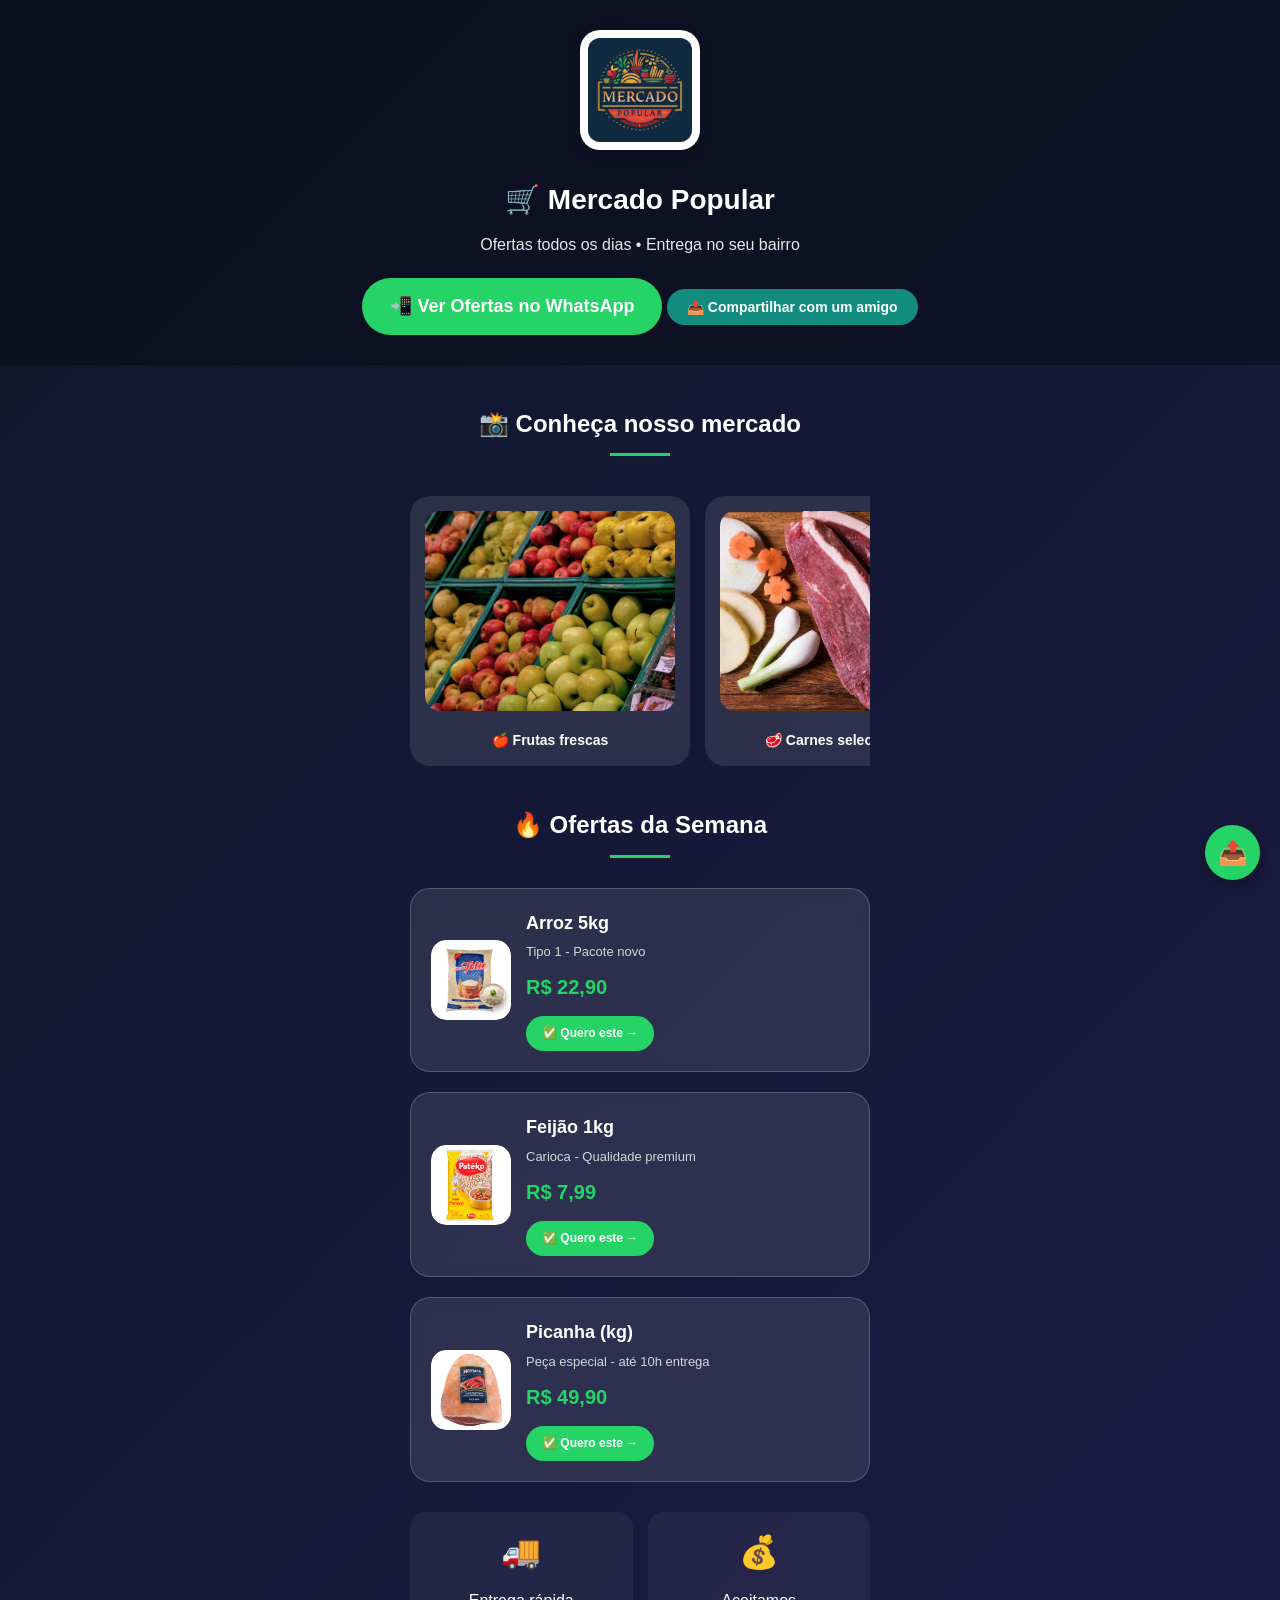
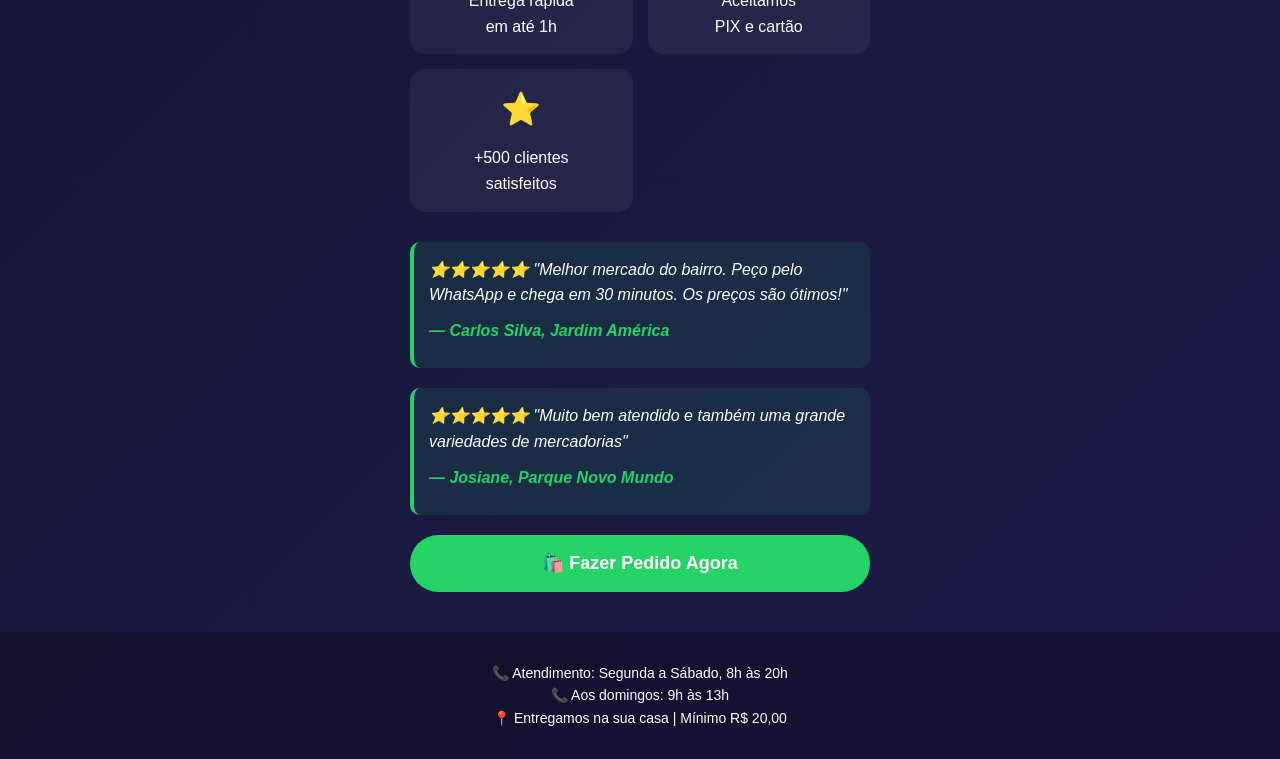
==== mercado/index.html @ b69c7e67 "Primeira versão - Portfólio WhatsApp Pages" ====
<!DOCTYPE html>
<html lang="pt-br">
<head>
  <meta charset="UTF-8">
  <meta name="viewport" content="width=device-width, initial-scale=1.0, maximum-scale=1.0, user-scalable=yes">
  <title>Mercado Popular | Ofertas no WhatsApp</title>
  <link rel="stylesheet" href="../style.css">
  <meta property="og:title" content="Mercado Popular - Ofertas no WhatsApp">
  <meta property="og:description" content="Peça do celular e receba em casa. Entrega rápida no seu bairro.">
  <meta property="og:image" content="https://images.pexels.com/photos/2641886/pexels-photo-2641886.jpeg">
</head>
<body>

  <!-- Botão flutuante de compartilhar -->
  <button class="share-fab" onclick="compartilharPagina()">📤</button>

    <div class="header">
        <div class="logo-area">
            <!-- OPÇÃO 1: Se o cliente tiver logo (descomente e use) -->
            <img src="/mercado/img/Mercado Popular.jpg" alt="Logo do Mercado" class="logo">
            
            <!-- OPÇÃO 2: Placeholder com iniciais (use se cliente não tiver logo) -->
            <!-- <div class="logo-placeholder">MP</div> -->
        </div>
        <h1>🛒 Mercado Popular</h1>
        <p>Ofertas todos os dias • Entrega no seu bairro</p>
        <a href="https://wa.me/5511999999999?text=Olá! Quero receber as ofertas do dia" class="btn-whatsapp">
            📲 Ver Ofertas no WhatsApp
        </a>
        <button onclick="compartilharPagina()" class="btn-share">
            📤 Compartilhar com um amigo
        </button>
    </div>

  <div class="container">
    
    <!-- GALERIA DE IMAGENS -->
    <h2 class="section-title">📸 Conheça nosso mercado</h2>
    <div class="gallery">
      <div class="gallery-container">
        <div class="gallery-item">
          <img src="/mercado/img/frutas.jpg" alt="Prateleiras frutas">
          <p>🍎 Frutas frescas</p>
        </div>
        <div class="gallery-item">
          <img src="/mercado/img/carnes.jpg" alt="Açougue">
          <p>🥩 Carnes selecionadas</p>
        </div>
        <div class="gallery-item">
          <img src="/mercado/img/hortifruti.jpg" alt="Hortifruti">
          <p>🥬 Hortifruti diário</p>
        </div>
        <div class="gallery-item">
          <img src="/mercado/img/bebidasGeladas.jpg" alt="Bebidas">
          <p>🥤 Bebidas geladas</p>
        </div>
      </div>
    </div>

    <h2 class="section-title">🔥 Ofertas da Semana</h2>
    
    <!-- Card Arroz com imagem real -->
    <div class="card">
    <div class="card-img">
        <img src="/mercado/img/arroz.webp" alt="Pacote de arroz 5kg">
    </div>
    <div class="card-info">
        <h3>Arroz 5kg</h3>
        <p>Tipo 1 - Pacote novo</p>
        <div class="price">R$ 22,90</div>
        <a href="https://wa.me/5516993173863?text=Quero%20comprar%20ARROZ%205kg%20-%20R$%2022,90" class="btn-small">✅ Quero este →</a>
    </div>
    </div>

    <!-- Card Feijão com imagem real -->
    <div class="card">
    <div class="card-img">
        <img src="/mercado/img/feijao.webp" alt="Pacote de feijão 1kg">
    </div>
    <div class="card-info">
        <h3>Feijão 1kg</h3>
        <p>Carioca - Qualidade premium</p>
        <div class="price">R$ 7,99</div>
        <a href="https://wa.me/5516993173863?text=Quero%20comprar%20FEIJÃO%201kg%20-%20R$%207,99" class="btn-small">✅ Quero este →</a>
    </div>
    </div>

    <!-- Card Picanha com imagem real -->
    <div class="card">
    <div class="card-img">
        <img src="/mercado/img/picanha.webp" alt="Picanha fresca">
    </div>
    <div class="card-info">
        <h3>Picanha (kg)</h3>
        <p>Peça especial - até 10h entrega</p>
        <div class="price">R$ 49,90</div>
        <a href="https://wa.me/5516993173863?text=Quero%20comprar%20PICANHA%201kg%20-%20R$%2049,90" class="btn-small">✅ Quero este →</a>
    </div>
    </div>

    <div class="benefits">
      <div class="benefit-item">
        <span>🚚</span>
        <p>Entrega rápida<br>em até 1h</p>
      </div>
      <div class="benefit-item">
        <span>💰</span>
        <p>Aceitamos<br>PIX e cartão</p>
      </div>
      <div class="benefit-item">
        <span>⭐</span>
        <p>+500 clientes<br>satisfeitos</p>
      </div>
    </div>

    <div class="testimonial">
      <p>⭐⭐⭐⭐⭐ "Melhor mercado do bairro. Peço pelo WhatsApp e chega em 30 minutos. Os preços são ótimos!"</p>
      <p><strong>— Carlos Silva, Jardim América</strong></p>
    </div>

    <div class="testimonial">
      <p>⭐⭐⭐⭐⭐ "Muito bem atendido e também uma grande variedades de mercadorias"</p>
      <p><strong>— Josiane, Parque Novo Mundo</strong></p>
    </div>

    <a href="https://wa.me/5516993173863?text=Quero%20fazer%20um%20pedido%20completo" class="btn-whatsapp" style="display: block; width: 100%;">
      🛍️ Fazer Pedido Agora
    </a>
  </div>

  <div class="footer">
    <p>📞 Atendimento: Segunda a Sábado, 8h às 20h</p>
    <p>📞 Aos domingos: 9h às 13h</p>
    <p>📍 Entregamos na sua casa | Mínimo R$ 20,00</p>
  </div>

  <script>
    function compartilharPagina() {
      if (navigator.share) {
        navigator.share({
          title: 'Mercado Popular',
          text: 'Confira as ofertas do Mercado Popular! Peça pelo WhatsApp.',
          url: window.location.href
        }).catch(() => console.log('Compartilhamento cancelado'));
      } else {
        // Fallback para navegadores sem Web Share API
        navigator.clipboard.writeText(window.location.href);
        alert('Link copiado! Cole no WhatsApp para compartilhar.');
      }
    }
  </script>

</body>
</html>
---- style.css ----
* {
  margin: 0;
  padding: 0;
  box-sizing: border-box;
}

body {
  font-family: 'Segoe UI', Tahoma, Geneva, Verdana, sans-serif;
  background: linear-gradient(135deg, #0f172a 0%, #1e1b4b 100%);
  color: white;
  line-height: 1.6;
}

.container {
  max-width: 500px;
  margin: 0 auto;
  padding: 40px 20px;
}

.header {
  text-align: center;
  padding: 30px 20px;
  background: rgba(0,0,0,0.3);
}

.header h1 {
  font-size: 28px;
  margin-bottom: 10px;
}

.header p {
  font-size: 16px;
  opacity: 0.9;
}

/* Botão principal WhatsApp */
.btn-whatsapp {
  display: inline-block;
  background: #25D366;
  color: white;
  text-decoration: none;
  padding: 14px 28px;
  border-radius: 50px;
  font-weight: bold;
  font-size: 18px;
  margin-top: 20px;
  transition: 0.3s;
  border: none;
  cursor: pointer;
  text-align: center;
}

.btn-whatsapp:hover {
  background: #128C7E;
  transform: scale(1.05);
}

/* Botão de compartilhar */
.btn-share {
  display: inline-flex;
  align-items: center;
  justify-content: center;
  gap: 8px;
  background: #128C7E;
  color: white;
  text-decoration: none;
  padding: 10px 20px;
  border-radius: 50px;
  font-size: 14px;
  font-weight: bold;
  transition: 0.3s;
  cursor: pointer;
  border: none;
  margin-top: 10px;
}

.btn-share:hover {
  background: #075e54;
  transform: scale(1.02);
}

.btn-outline {
  display: inline-block;
  background: transparent;
  border: 2px solid #25D366;
  color: #25D366;
  text-decoration: none;
  padding: 12px 24px;
  border-radius: 50px;
  font-weight: bold;
  margin-top: 15px;
  transition: 0.3s;
}

.btn-outline:hover {
  background: #25D366;
  color: white;
}

.section-title {
  text-align: center;
  font-size: 24px;
  margin-bottom: 30px;
  position: relative;
}

.section-title::after {
  content: '';
  display: block;
  width: 60px;
  height: 3px;
  background: #25D366;
  margin: 10px auto 0;
}

/* Cards de produtos COM IMAGEM */
.card {
  background: rgba(255,255,255,0.1);
  backdrop-filter: blur(10px);
  border-radius: 20px;
  padding: 20px;
  margin-bottom: 20px;
  transition: 0.3s;
  border: 1px solid rgba(255,255,255,0.2);
  display: flex;
  gap: 15px;
  align-items: center;
}

.card:hover {
  transform: translateY(-5px);
  background: rgba(255,255,255,0.15);
}

/* Garantir que imagens dos cards fiquem redondas e padronizadas */
.card-img img {
  width: 100%;
  height: 100%;
  object-fit: cover;
  border-radius: 15px;
}

.card-img {
  width: 80px;
  height: 80px;
  border-radius: 15px;
  overflow: hidden;
  background: rgba(255,255,255,0.1);
  display: flex;
  align-items: center;
  justify-content: center;
}

/* Para mobile */
@media (max-width: 600px) {
  .card-img {
    width: 100px;
    height: 100px;
    margin: 0 auto;
  }
}

.card-info {
  flex: 1;
}

.card-info h3 {
  font-size: 18px;
  margin-bottom: 5px;
}

.card-info p {
  opacity: 0.8;
  font-size: 13px;
  margin-bottom: 8px;
}

.price {
  font-size: 20px;
  font-weight: bold;
  color: #25D366;
  margin: 5px 0;
}

.btn-small {
  display: inline-block;
  background: #25D366;
  color: white;
  text-decoration: none;
  padding: 8px 16px;
  border-radius: 50px;
  font-size: 12px;
  font-weight: bold;
  transition: 0.3s;
  margin-top: 8px;
}

.btn-small:hover {
  background: #128C7E;
}

/* GALERIA DE IMAGENS (carrossel) */
.gallery {
  margin: 30px 0;
}

.gallery-container {
  display: flex;
  overflow-x: auto;
  scroll-snap-type: x mandatory;
  gap: 15px;
  padding: 10px 0;
  scroll-behavior: smooth;
}

.gallery-container::-webkit-scrollbar {
  height: 8px;
}

.gallery-container::-webkit-scrollbar-track {
  background: rgba(255,255,255,0.1);
  border-radius: 10px;
}

.gallery-container::-webkit-scrollbar-thumb {
  background: #25D366;
  border-radius: 10px;
}

.gallery-item {
  flex: 0 0 280px;
  scroll-snap-align: start;
  background: rgba(255,255,255,0.1);
  border-radius: 20px;
  padding: 15px;
  text-align: center;
}

.gallery-item img {
  width: 100%;
  height: 200px;
  object-fit: cover;
  border-radius: 15px;
}

.gallery-item p {
  margin-top: 10px;
  font-size: 14px;
  font-weight: bold;
}

/* Benefícios */
.benefits {
  display: grid;
  grid-template-columns: repeat(auto-fit, minmax(150px, 1fr));
  gap: 15px;
  margin: 30px 0;
}

.benefit-item {
  text-align: center;
  padding: 15px;
  background: rgba(255,255,255,0.05);
  border-radius: 15px;
}

.benefit-item span {
  font-size: 32px;
  display: block;
  margin-bottom: 10px;
}

/* Depoimentos */
.testimonial {
  background: rgba(37, 211, 102, 0.1);
  border-left: 4px solid #25D366;
  padding: 15px;
  margin: 20px 0;
  border-radius: 10px;
}

.testimonial p {
  font-style: italic;
  margin-bottom: 10px;
}

.testimonial strong {
  color: #25D366;
}

/* Rodapé */
.footer {
  text-align: center;
  padding: 30px 20px;
  background: rgba(0,0,0,0.3);
  font-size: 14px;
}

/* Botão flutuante de compartilhar (opcional) */
.share-fab {
  position: fixed;
  bottom: 20px;
  right: 20px;
  background: #25D366;
  width: 55px;
  height: 55px;
  border-radius: 50%;
  display: flex;
  align-items: center;
  justify-content: center;
  cursor: pointer;
  box-shadow: 0 4px 12px rgba(0,0,0,0.3);
  transition: 0.3s;
  z-index: 1000;
  border: none;
  font-size: 24px;
}

.share-fab:hover {
  transform: scale(1.1);
  background: #128C7E;
}

@media (max-width: 600px) {
  .container {
    padding: 20px 15px;
  }
  
  .header h1 {
    font-size: 24px;
  }
  
  .btn-whatsapp, .btn-share {
    display: block;
    width: 100%;
  }
  
  .card {
    flex-direction: column;
    text-align: center;
  }
  
  .card-img {
    width: 100px;
    height: 100px;
    margin: 0 auto;
  }
  
  .gallery-item {
    flex: 0 0 220px;
  }
}

/* Cabeçalho com logo */
.header {
  text-align: center;
  padding: 30px 20px;
  background: rgba(0,0,0,0.3);
}

.logo-area {
  margin-bottom: 20px;
}

.logo {
  max-width: 120px;
  height: auto;
  border-radius: 20px;
  background: white;
  padding: 8px;
  box-shadow: 0 4px 15px rgba(0,0,0,0.2);
}

/* Caso o cliente não tenha logo, usar iniciais */
.logo-placeholder {
  width: 80px;
  height: 80px;
  background: #25D366;
  border-radius: 50%;
  display: inline-flex;
  align-items: center;
  justify-content: center;
  font-size: 32px;
  font-weight: bold;
  color: white;
  margin: 0 auto;
  box-shadow: 0 4px 15px rgba(0,0,0,0.2);
}

.header h1 {
  font-size: 28px;
  margin-bottom: 10px;
}

.header p {
  font-size: 16px;
  opacity: 0.9;
}

/* Ajuste para mobile */
@media (max-width: 600px) {
  .logo {
    max-width: 90px;
  }
  
  .logo-placeholder {
    width: 70px;
    height: 70px;
    font-size: 28px;
  }
}
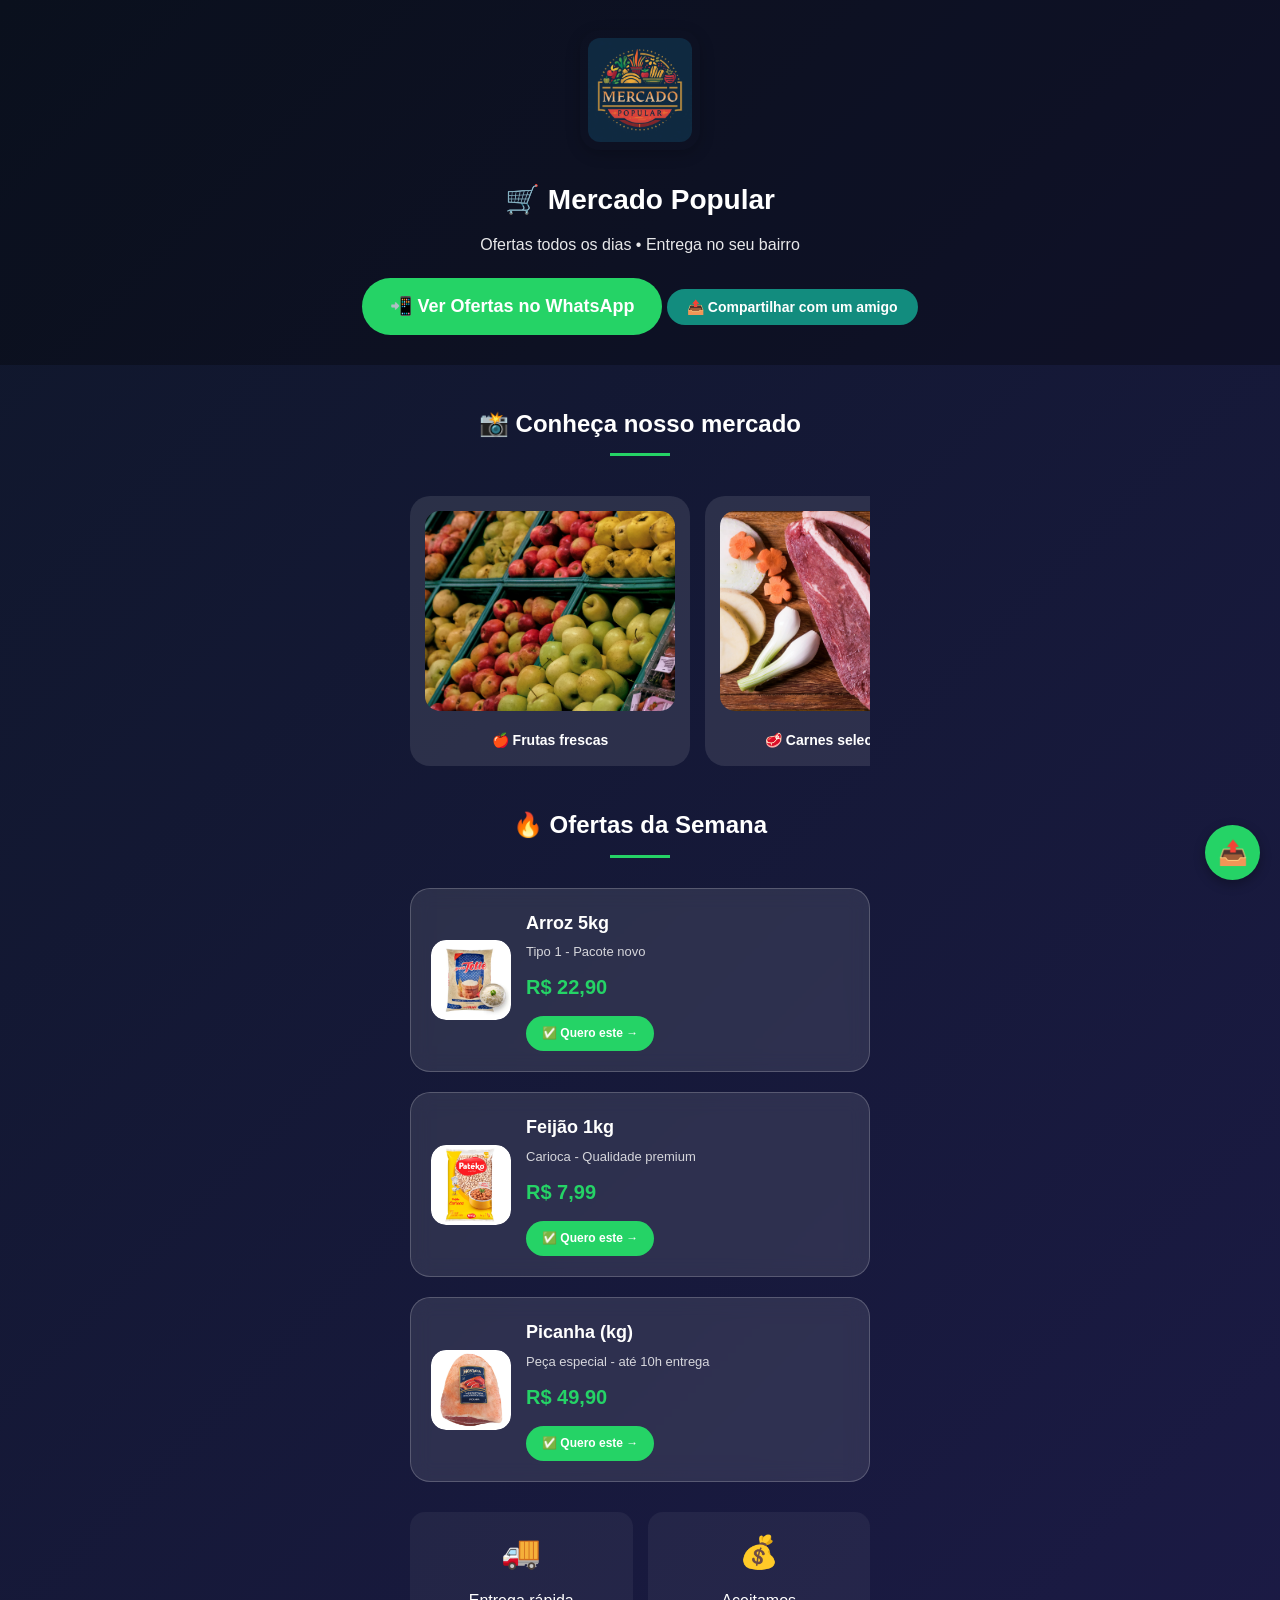
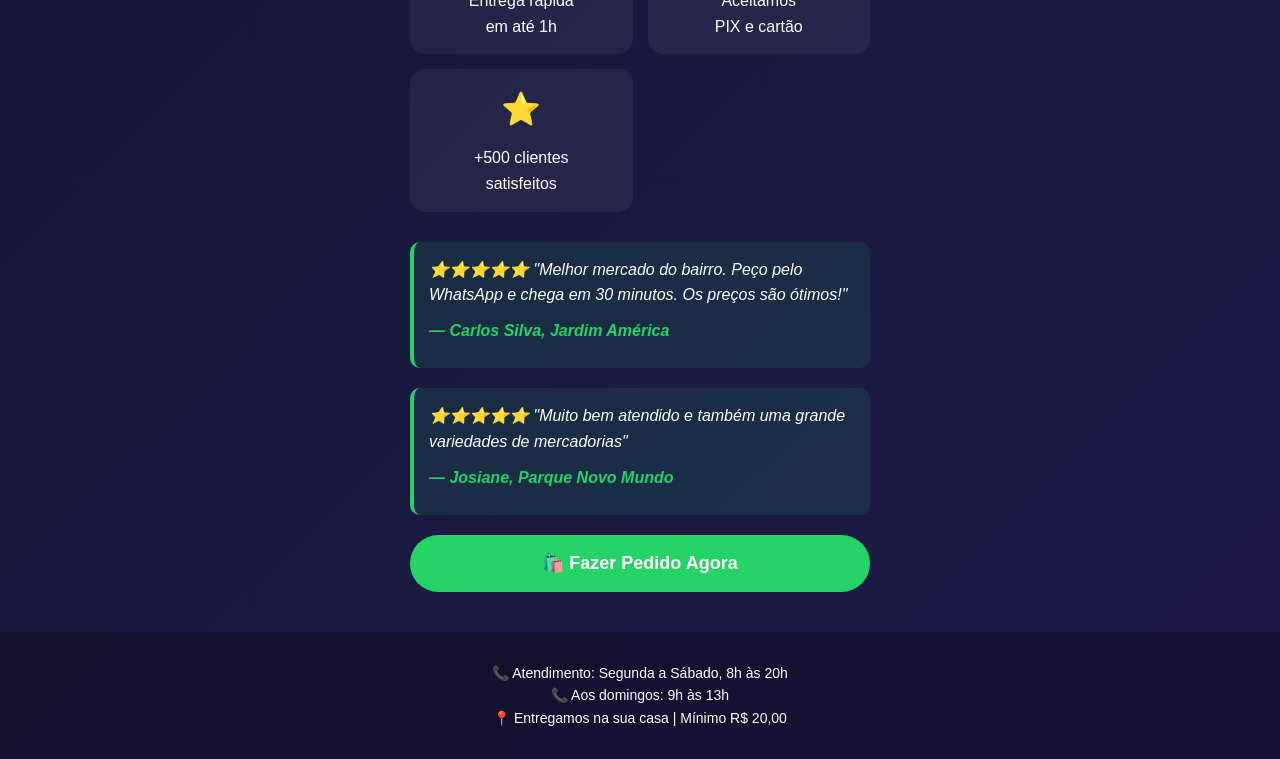
==== commit bf499a1f: "Inserindo imgaens e aplicando arquivos Style individualmente para cada pagina" ====
--- a/mercado/index.html
+++ b/mercado/index.html
@@ -4,7 +4,7 @@
   <meta charset="UTF-8">
   <meta name="viewport" content="width=device-width, initial-scale=1.0, maximum-scale=1.0, user-scalable=yes">
   <title>Mercado Popular | Ofertas no WhatsApp</title>
-  <link rel="stylesheet" href="../style.css">
+  <link rel="stylesheet" href="style.css">
   <meta property="og:title" content="Mercado Popular - Ofertas no WhatsApp">
   <meta property="og:description" content="Peça do celular e receba em casa. Entrega rápida no seu bairro.">
   <meta property="og:image" content="https://images.pexels.com/photos/2641886/pexels-photo-2641886.jpeg">
@@ -17,8 +17,7 @@
     <div class="header">
         <div class="logo-area">
             <!-- OPÇÃO 1: Se o cliente tiver logo (descomente e use) -->
-            <img src="/mercado/img/Mercado Popular.jpg" alt="Logo do Mercado" class="logo">
-            
+            <img src="img/MercadoPopular.jpg" alt="Logo do Mercado" class="logo">
             <!-- OPÇÃO 2: Placeholder com iniciais (use se cliente não tiver logo) -->
             <!-- <div class="logo-placeholder">MP</div> -->
         </div>
@@ -39,19 +38,19 @@
     <div class="gallery">
       <div class="gallery-container">
         <div class="gallery-item">
-          <img src="/mercado/img/frutas.jpg" alt="Prateleiras frutas">
+          <img src="img/frutas.jpg" alt="Prateleiras frutas">
           <p>🍎 Frutas frescas</p>
         </div>
         <div class="gallery-item">
-          <img src="/mercado/img/carnes.jpg" alt="Açougue">
+          <img src="img/carnes.jpg" alt="Açougue">
           <p>🥩 Carnes selecionadas</p>
         </div>
         <div class="gallery-item">
-          <img src="/mercado/img/hortifruti.jpg" alt="Hortifruti">
+          <img src="img/hortifruti.jpg" alt="Hortifruti">
           <p>🥬 Hortifruti diário</p>
         </div>
         <div class="gallery-item">
-          <img src="/mercado/img/bebidasGeladas.jpg" alt="Bebidas">
+          <img src="img/bebidasGeladas.jpg" alt="Bebidas">
           <p>🥤 Bebidas geladas</p>
         </div>
       </div>
@@ -62,7 +61,7 @@
     <!-- Card Arroz com imagem real -->
     <div class="card">
     <div class="card-img">
-        <img src="/mercado/img/arroz.webp" alt="Pacote de arroz 5kg">
+        <img src="img/arroz.webp" alt="Pacote de arroz 5kg">
     </div>
     <div class="card-info">
         <h3>Arroz 5kg</h3>
@@ -75,7 +74,7 @@
     <!-- Card Feijão com imagem real -->
     <div class="card">
     <div class="card-img">
-        <img src="/mercado/img/feijao.webp" alt="Pacote de feijão 1kg">
+        <img src="img/feijao.webp" alt="Pacote de feijão 1kg">
     </div>
     <div class="card-info">
         <h3>Feijão 1kg</h3>
@@ -88,7 +87,7 @@
     <!-- Card Picanha com imagem real -->
     <div class="card">
     <div class="card-img">
-        <img src="/mercado/img/picanha.webp" alt="Picanha fresca">
+        <img src="img/picanha.webp" alt="Picanha fresca">
     </div>
     <div class="card-info">
         <h3>Picanha (kg)</h3>
--- a/mercado/style.css
+++ b/mercado/style.css
@@ -0,0 +1,443 @@
+* {
+  margin: 0;
+  padding: 0;
+  box-sizing: border-box;
+}
+
+body {
+  font-family: 'Segoe UI', Tahoma, Geneva, Verdana, sans-serif;
+  background: linear-gradient(135deg, #0f172a 0%, #1e1b4b 100%);
+  color: white;
+  line-height: 1.6;
+}
+
+.container {
+  max-width: 500px;
+  margin: 0 auto;
+  padding: 40px 20px;
+}
+
+.header {
+  text-align: center;
+  padding: 30px 20px;
+  background: rgba(0,0,0,0.3);
+}
+
+.header h1 {
+  font-size: 28px;
+  margin-bottom: 10px;
+}
+
+.header p {
+  font-size: 16px;
+  opacity: 0.9;
+}
+
+/* Botão principal WhatsApp */
+.btn-whatsapp {
+  display: inline-block;
+  background: #25D366;
+  color: white;
+  text-decoration: none;
+  padding: 14px 28px;
+  border-radius: 50px;
+  font-weight: bold;
+  font-size: 18px;
+  margin-top: 20px;
+  transition: 0.3s;
+  border: none;
+  cursor: pointer;
+  text-align: center;
+}
+
+.btn-whatsapp:hover {
+  background: #128C7E;
+  transform: scale(1.05);
+}
+
+/* Botão de compartilhar */
+.btn-share {
+  display: inline-flex;
+  align-items: center;
+  justify-content: center;
+  gap: 8px;
+  background: #128C7E;
+  color: white;
+  text-decoration: none;
+  padding: 10px 20px;
+  border-radius: 50px;
+  font-size: 14px;
+  font-weight: bold;
+  transition: 0.3s;
+  cursor: pointer;
+  border: none;
+  margin-top: 10px;
+}
+
+.btn-share:hover {
+  background: #075e54;
+  transform: scale(1.02);
+}
+
+.btn-outline {
+  display: inline-block;
+  background: transparent;
+  border: 2px solid #25D366;
+  color: #25D366;
+  text-decoration: none;
+  padding: 12px 24px;
+  border-radius: 50px;
+  font-weight: bold;
+  margin-top: 15px;
+  transition: 0.3s;
+}
+
+.btn-outline:hover {
+  background: #25D366;
+  color: white;
+}
+
+.section-title {
+  text-align: center;
+  font-size: 24px;
+  margin-bottom: 30px;
+  position: relative;
+}
+
+.section-title::after {
+  content: '';
+  display: block;
+  width: 60px;
+  height: 3px;
+  background: #25D366;
+  margin: 10px auto 0;
+}
+
+/* Cards de produtos COM IMAGEM */
+.card {
+  background: rgba(255,255,255,0.1);
+  backdrop-filter: blur(10px);
+  border-radius: 20px;
+  padding: 20px;
+  margin-bottom: 20px;
+  transition: 0.3s;
+  border: 1px solid rgba(255,255,255,0.2);
+  display: flex;
+  gap: 15px;
+  align-items: center;
+}
+
+.card:hover {
+  transform: translateY(-5px);
+  background: rgba(255,255,255,0.15);
+}
+
+/* Garantir que imagens dos cards fiquem redondas e padronizadas */
+.card-img img {
+  width: 100%;
+  height: 100%;
+  object-fit: cover;
+  border-radius: 15px;
+}
+
+.card-img {
+  width: 80px;
+  height: 80px;
+  border-radius: 15px;
+  overflow: hidden;
+  background: rgba(255,255,255,0.1);
+  display: flex;
+  align-items: center;
+  justify-content: center;
+}
+
+/* Para mobile */
+@media (max-width: 600px) {
+  .card-img {
+    width: 100px;
+    height: 100px;
+    margin: 0 auto;
+  }
+}
+
+.card-info {
+  flex: 1;
+}
+
+.card-info h3 {
+  font-size: 18px;
+  margin-bottom: 5px;
+}
+
+.card-info p {
+  opacity: 0.8;
+  font-size: 13px;
+  margin-bottom: 8px;
+}
+
+.price {
+  font-size: 20px;
+  font-weight: bold;
+  color: #25D366;
+  margin: 5px 0;
+}
+
+.btn-small {
+  display: inline-block;
+  background: #25D366;
+  color: white;
+  text-decoration: none;
+  padding: 8px 16px;
+  border-radius: 50px;
+  font-size: 12px;
+  font-weight: bold;
+  transition: 0.3s;
+  margin-top: 8px;
+}
+
+.btn-small:hover {
+  background: #128C7E;
+}
+
+/* GALERIA DE IMAGENS (carrossel) */
+.gallery {
+  margin: 30px 0;
+}
+
+.gallery-container {
+  display: flex;
+  overflow-x: auto;
+  scroll-snap-type: x mandatory;
+  gap: 15px;
+  padding: 10px 0;
+  scroll-behavior: smooth;
+}
+
+.gallery-container::-webkit-scrollbar {
+  height: 8px;
+}
+
+.gallery-container::-webkit-scrollbar-track {
+  background: rgba(255,255,255,0.1);
+  border-radius: 10px;
+}
+
+.gallery-container::-webkit-scrollbar-thumb {
+  background: #25D366;
+  border-radius: 10px;
+}
+
+.gallery-item {
+  flex: 0 0 280px;
+  scroll-snap-align: start;
+  background: rgba(255,255,255,0.1);
+  border-radius: 20px;
+  padding: 15px;
+  text-align: center;
+}
+
+.gallery-item img {
+  width: 100%;
+  height: 200px;
+  object-fit: cover;
+  border-radius: 15px;
+}
+
+.gallery-item p {
+  margin-top: 10px;
+  font-size: 14px;
+  font-weight: bold;
+}
+
+/* Benefícios */
+.benefits {
+  display: grid;
+  grid-template-columns: repeat(auto-fit, minmax(150px, 1fr));
+  gap: 15px;
+  margin: 30px 0;
+}
+
+.benefit-item {
+  text-align: center;
+  padding: 15px;
+  background: rgba(255,255,255,0.05);
+  border-radius: 15px;
+}
+
+.benefit-item span {
+  font-size: 32px;
+  display: block;
+  margin-bottom: 10px;
+}
+
+/* Depoimentos */
+.testimonial {
+  background: rgba(37, 211, 102, 0.1);
+  border-left: 4px solid #25D366;
+  padding: 15px;
+  margin: 20px 0;
+  border-radius: 10px;
+}
+
+.testimonial p {
+  font-style: italic;
+  margin-bottom: 10px;
+}
+
+.testimonial strong {
+  color: #25D366;
+}
+
+/* Rodapé */
+.footer {
+  text-align: center;
+  padding: 30px 20px;
+  background: rgba(0,0,0,0.3);
+  font-size: 14px;
+}
+
+/* Botão flutuante de compartilhar (opcional) */
+.share-fab {
+  position: fixed;
+  bottom: 20px;
+  right: 20px;
+  background: #25D366;
+  width: 55px;
+  height: 55px;
+  border-radius: 50%;
+  display: flex;
+  align-items: center;
+  justify-content: center;
+  cursor: pointer;
+  box-shadow: 0 4px 12px rgba(0,0,0,0.3);
+  transition: 0.3s;
+  z-index: 1000;
+  border: none;
+  font-size: 24px;
+}
+
+.share-fab:hover {
+  transform: scale(1.1);
+  background: #128C7E;
+}
+
+@media (max-width: 600px) {
+  .container {
+    padding: 20px 15px;
+  }
+  
+  .header h1 {
+    font-size: 24px;
+  }
+  
+  .btn-whatsapp, .btn-share {
+    display: block;
+    width: 100%;
+  }
+  
+  .card {
+    flex-direction: column;
+    text-align: center;
+  }
+  
+  .card-img {
+    width: 100px;
+    height: 100px;
+    margin: 0 auto;
+  }
+  
+  .gallery-item {
+    flex: 0 0 220px;
+  }
+}
+
+/* Cabeçalho com logo */
+.header {
+  text-align: center;
+  padding: 30px 20px;
+  background: rgba(0,0,0,0.3);
+}
+
+.logo-area {
+  margin-bottom: 20px;
+}
+
+.logo {
+  max-width: 120px;
+  height: auto;
+  border-radius: 20px;
+  background: rgba(255, 255, 255, 0);
+  padding: 8px;
+  box-shadow: 0 4px 15px rgba(0,0,0,0.2);
+}
+
+/* Caso o cliente não tenha logo, usar iniciais */
+.logo-placeholder {
+  width: 80px;
+  height: 80px;
+  background: #25D366;
+  border-radius: 50%;
+  display: inline-flex;
+  align-items: center;
+  justify-content: center;
+  font-size: 32px;
+  font-weight: bold;
+  color: white;
+  margin: 0 auto;
+  box-shadow: 0 4px 15px rgba(0,0,0,0.2);
+}
+
+.header h1 {
+  font-size: 28px;
+  margin-bottom: 10px;
+}
+
+.header p {
+  font-size: 16px;
+  opacity: 0.9;
+}
+
+/* Ajuste para mobile */
+@media (max-width: 600px) {
+  .logo {
+    max-width: 90px;
+  }
+  
+  .logo-placeholder {
+    width: 70px;
+    height: 70px;
+    font-size: 28px;
+  }
+}
+
+.preco-antigo {
+  color: #888; /* Cinza */
+  font-size: 1.2em;
+  margin-right: 5px;
+}
+.preco-novo {
+  color: #e74c3c; /* Vermelho destaque */
+  font-size: 1.2em;
+  font-weight: bold;
+}
+
+/* Estilo para o link do mapa */
+.footer a {
+  color: #25D366;
+  text-decoration: none;
+  transition: 0.3s;
+}
+
+.footer a:hover {
+  text-decoration: underline;
+  opacity: 0.8;
+}
+
+/* Ícone de localização maior no mobile */
+@media (max-width: 600px) {
+  .footer a {
+    display: inline-block;
+    margin-top: 5px;
+  }
+}
+
